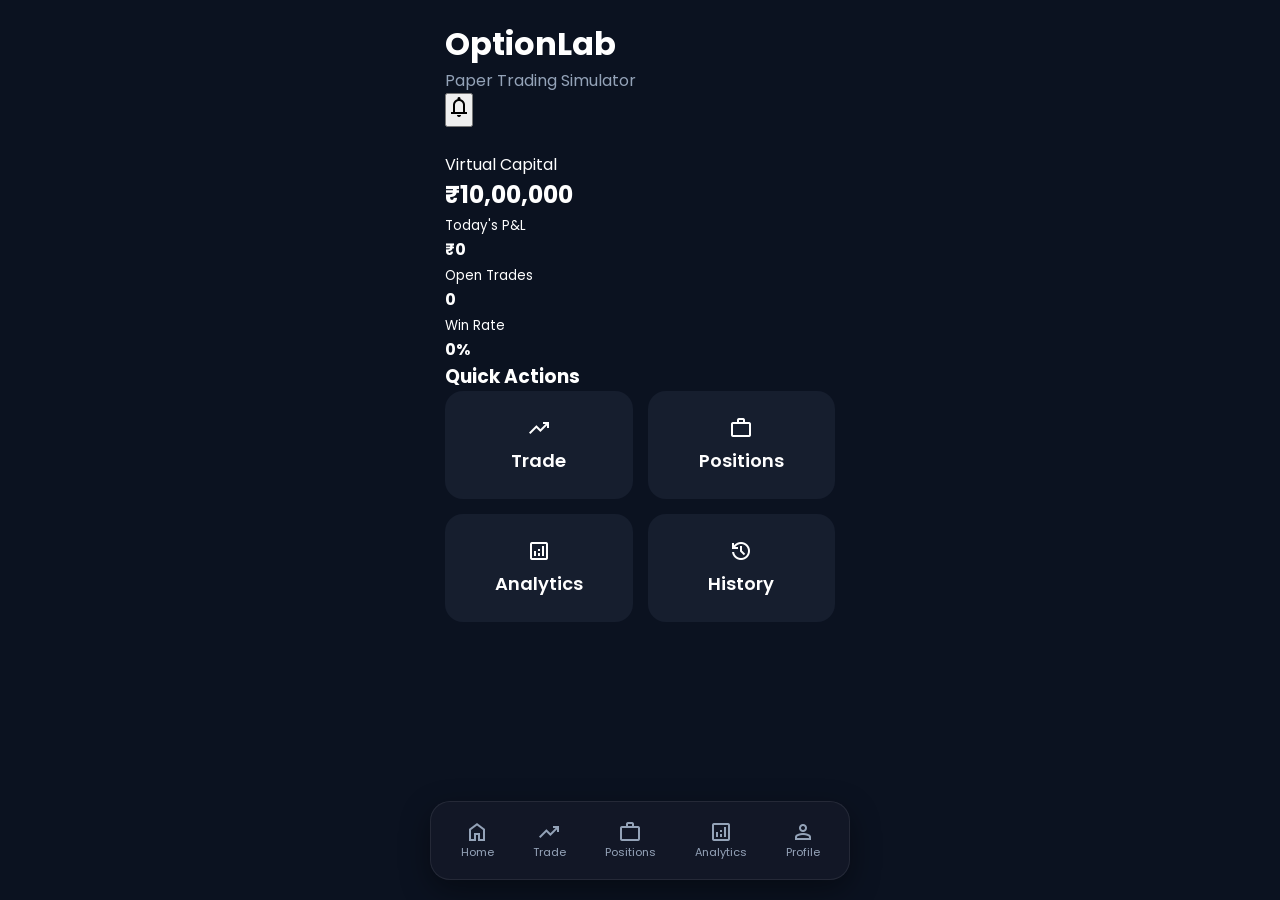
==== index.html @ a6ea8d12 "Sprint 1 - Project foundation" ====
<!DOCTYPE html>
<html lang="en">
<head>

<meta charset="UTF-8">

<meta name="viewport"
content="width=device-width, initial-scale=1.0">

<title>OptionLab</title>

<link rel="preconnect" href="https://fonts.googleapis.com">

<link rel="preconnect"
href="https://fonts.gstatic.com"
crossorigin>

<link href="https://fonts.googleapis.com/css2?family=Poppins:wght@400;500;600;700&display=swap"
rel="stylesheet">
<link rel="stylesheet"
href="https://fonts.googleapis.com/css2?family=Material+Symbols+Outlined:opsz,wght,FILL,GRAD@24,500,0,0">
<link rel="stylesheet" href="css/style.css">
<link rel="stylesheet" href="css/layout.css">
<link rel="stylesheet" href="css/components.css">
<link rel="stylesheet" href="css/dashboard.css">

</head>

<body>

<div id="app">

</div>
<script src="components/navbar.js"></script>
<script src="js/router.js"></script>
<script src="js/app.js"></script>

</body>

</html>
---- css/style.css ----
@import url("variables.css");

*{

margin:0;

padding:0;

box-sizing:border-box;

font-family:Poppins,sans-serif;

}

body{

background:var(--bg);

color:var(--text);

}
---- css/layout.css ----
#app{

max-width:430px;

margin:auto;

min-height:100vh;

background:var(--bg);

}
---- css/components.css ----
.bottom-nav{

position:fixed;

bottom:20px;

left:50%;

transform:translateX(-50%);

width:min(420px,95%);

background:rgba(20,25,40,.85);

backdrop-filter:blur(15px);

border:1px solid rgba(255,255,255,.08);

border-radius:20px;

display:flex;

justify-content:space-around;

padding:10px;

box-shadow:0 10px 30px rgba(0,0,0,.4);

}

.bottom-nav button{

background:none;

border:none;

color:#94A3B8;

display:flex;

flex-direction:column;

align-items:center;

cursor:pointer;

padding:8px 12px;

border-radius:12px;

transition:.25s;

}

.bottom-nav button.active{

background:#2563EB;

color:white;

}

.material-symbols-outlined{

font-size:24px;

}
---- css/dashboard.css ----
.dashboard{

padding:20px;

}

header{

margin-bottom:25px;

}

header p{

color:var(--muted);

}

.balance-card{

background:linear-gradient(135deg,#2563EB,#1D4ED8);

padding:25px;

border-radius:20px;

margin-bottom:25px;

}

.balance-card h1{

margin:10px 0;

font-size:34px;

}

.profit{

color:#A7F3D0;

font-weight:600;

}

.quick-grid{

display:grid;

grid-template-columns:repeat(2,1fr);

gap:15px;

}

.quick-card{

background:var(--card);

padding:25px;

border-radius:18px;

text-align:center;

font-size:18px;

font-weight:600;

cursor:pointer;

transition:.3s;

}

.quick-card:hover{

transform:translateY(-4px);

}
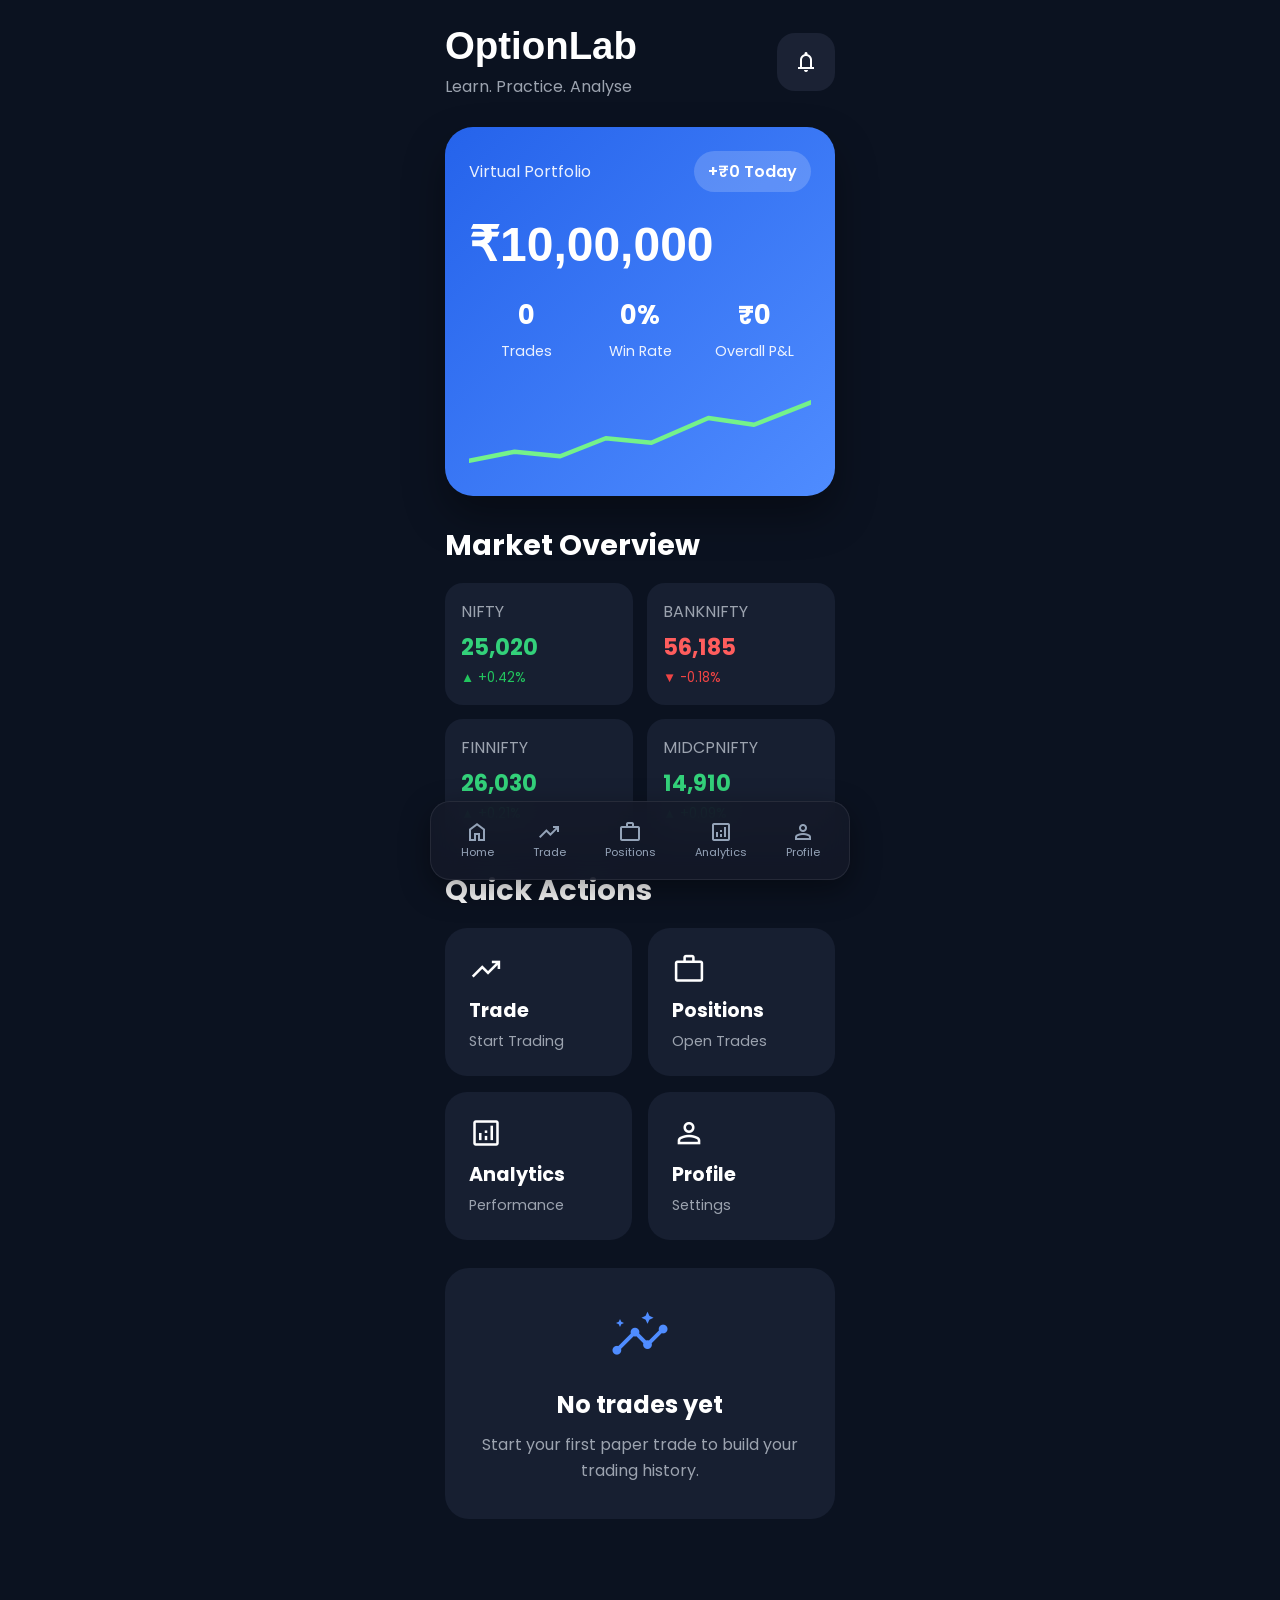
==== commit 02f55961: "version3" ====
--- a/index.html
+++ b/index.html
@@ -19,10 +19,15 @@
 rel="stylesheet">
 <link rel="stylesheet"
 href="https://fonts.googleapis.com/css2?family=Material+Symbols+Outlined:opsz,wght,FILL,GRAD@24,500,0,0">
+<link rel="stylesheet" href="css/variables.css">
 <link rel="stylesheet" href="css/style.css">
 <link rel="stylesheet" href="css/layout.css">
 <link rel="stylesheet" href="css/components.css">
 <link rel="stylesheet" href="css/dashboard.css">
+<link rel="stylesheet" href="css/trade.css">
+<link rel="stylesheet" href="css/positions.css">
+<link rel="stylesheet" href="css/analytics.css">
+<link rel="stylesheet" href="css/profile.css">
 
 </head>
 
@@ -33,6 +38,7 @@
 </div>
 <script src="components/navbar.js"></script>
 <script src="js/router.js"></script>
+<script src="js/trade.js"></script>
 <script src="js/app.js"></script>
 
 </body>
--- a/css/variables.css
+++ b/css/variables.css
@@ -0,0 +1,19 @@
+:root{
+
+--bg:#0B1220;
+
+--card:#161E2E;
+
+--primary:#2563EB;
+
+--green:#22C55E;
+
+--red:#EF4444;
+
+--text:#FFFFFF;
+
+--muted:#94A3B8;
+
+--radius:18px;
+
+}
--- a/css/dashboard.css
+++ b/css/dashboard.css
@@ -1,81 +1,198 @@
 .dashboard{
-
-padding:20px;
-
+    padding:24px 20px 110px;
+    max-width:480px;
+    margin:auto;
+    color:#fff;
 }
 
-header{
-
-margin-bottom:25px;
-
+.dashboard-header{
+    display:flex;
+    justify-content:space-between;
+    align-items:center;
+    margin-bottom:28px;
 }
 
-header p{
-
-color:var(--muted);
-
+.dashboard-header h1{
+    margin:0;
+    font-size:2.4rem;
+    font-weight:800;
 }
 
-.balance-card{
-
-background:linear-gradient(135deg,#2563EB,#1D4ED8);
-
-padding:25px;
-
-border-radius:20px;
-
-margin-bottom:25px;
-
+.dashboard-header p{
+    margin-top:6px;
+    color:#9ca3af;
+    font-size:1rem;
 }
 
-.balance-card h1{
-
-margin:10px 0;
-
-font-size:34px;
-
+.notification-btn{
+    width:58px;
+    height:58px;
+    border:none;
+    border-radius:18px;
+    background:#1b2234;
+    color:white;
+    display:flex;
+    justify-content:center;
+    align-items:center;
+    cursor:pointer;
 }
 
-.profit{
+.portfolio-card{
+    background:linear-gradient(135deg,#2563eb,#4f8cff);
+    border-radius:28px;
+    padding:24px;
+    box-shadow:0 20px 40px rgba(0,0,0,.35);
+    margin-bottom:28px;
+}
 
-color:#A7F3D0;
+.portfolio-top{
+    display:flex;
+    justify-content:space-between;
+    align-items:center;
+}
 
-font-weight:600;
+.label{
+    font-size:1rem;
+    opacity:.9;
+}
 
+.profit-chip{
+    background:rgba(255,255,255,.18);
+    padding:8px 14px;
+    border-radius:999px;
+    font-weight:600;
+}
+
+.portfolio-card h2{
+    font-size:3rem;
+    margin:24px 0;
+    font-weight:800;
+}
+
+.portfolio-stats{
+    display:grid;
+    grid-template-columns:repeat(3,1fr);
+    text-align:center;
+    margin-bottom:20px;
+}
+
+.stat h3{
+    margin:0;
+    font-size:1.6rem;
+}
+
+.stat p{
+    margin-top:6px;
+    opacity:.9;
+    font-size:.9rem;
+}
+
+.graph-placeholder{
+    height:90px;
+}
+
+.graph-placeholder svg{
+    width:100%;
+    height:100%;
+}
+
+.market-section{
+    margin-bottom:28px;
+}
+
+.market-section h2,
+.quick-section h2{
+    margin-bottom:16px;
+    font-size:1.8rem;
+}
+
+.market-grid{
+    display:grid;
+    grid-template-columns:repeat(2,1fr);
+    gap:14px;
+}
+
+.market-card{
+    background:#171f31;
+    border-radius:18px;
+    padding:16px;
+}
+
+.market-card span{
+    color:#9ca3af;
+    display:block;
+    margin-bottom:6px;
+}
+
+.market-card strong{
+    display:block;
+    font-size:1.4rem;
+}
+
+.market-card.positive small{
+    color:#22c55e;
+}
+
+.market-card.negative small{
+    color:#ef4444;
 }
 
 .quick-grid{
-
-display:grid;
-
-grid-template-columns:repeat(2,1fr);
-
-gap:15px;
-
+    display:grid;
+    grid-template-columns:repeat(2,1fr);
+    gap:16px;
+    margin-bottom:28px;
 }
 
 .quick-card{
-
-background:var(--card);
-
-padding:25px;
-
-border-radius:18px;
-
-text-align:center;
-
-font-size:18px;
-
-font-weight:600;
-
-cursor:pointer;
-
-transition:.3s;
-
+    background:#171f31;
+    border:none;
+    border-radius:22px;
+    padding:24px;
+    color:white;
+    cursor:pointer;
+    transition:.25s;
+    text-align:left;
 }
 
 .quick-card:hover{
+    transform:translateY(-4px);
+}
 
-transform:translateY(-4px);
+.quick-card .material-symbols-outlined{
+    font-size:34px;
+    margin-bottom:10px;
+}
 
+.quick-card h3{
+    margin:0;
+    font-size:1.2rem;
 }
+
+.quick-card p{
+    margin-top:6px;
+    color:#9ca3af;
+    font-size:.9rem;
+}
+
+.activity-card{
+    background:#171f31;
+    border-radius:24px;
+    padding:36px 24px;
+    text-align:center;
+}
+
+.empty-icon{
+    font-size:60px;
+    color:#4f8cff;
+}
+
+.activity-card h3{
+    margin:16px 0 10px;
+    font-size:1.5rem;
+}
+
+.activity-card p{
+    color:#9ca3af;
+    line-height:1.6;
+}
--- a/css/trade.css
+++ b/css/trade.css
@@ -0,0 +1,485 @@
+/* ==========================
+   TRADE PAGE
+========================== */
+
+.trade-page{
+    width:100%;
+    max-width:480px;
+    margin:auto;
+    padding:20px 18px 110px;
+}
+
+/* ==========================
+   HEADER
+========================== */
+
+.trade-header{
+    display:flex;
+    justify-content:space-between;
+    align-items:flex-start;
+    margin-bottom:20px;
+}
+
+.trade-left{
+    display:flex;
+    flex-direction:column;
+    gap:10px;
+}
+
+.trade-right{
+    display:flex;
+    align-items:center;
+}
+
+.trade-header select{
+
+    background:#171d2b;
+
+    color:#fff;
+
+    border:none;
+
+    border-radius:14px;
+
+    padding:10px 16px;
+
+    font-size:15px;
+
+    outline:none;
+}
+
+.index-price h2{
+
+    margin:0;
+
+    color:#fff;
+
+    font-size:32px;
+
+    font-weight:700;
+}
+
+.index-price span{
+
+    font-size:14px;
+
+    margin-top:5px;
+
+    display:block;
+}
+
+.positive{
+
+    color:#33d17a;
+}
+
+.negative{
+
+    color:#ff5d5d;
+}
+
+/* ==========================
+   SEARCH
+========================== */
+
+.trade-search{
+
+    display:flex;
+
+    gap:12px;
+
+    margin-bottom:22px;
+}
+
+.trade-search input{
+
+    flex:1;
+
+    height:48px;
+
+    background:#171d2b;
+
+    border:none;
+
+    border-radius:14px;
+
+    padding:0 16px;
+
+    color:#fff;
+
+    font-size:15px;
+}
+
+.trade-search input::placeholder{
+
+    color:#8d98b0;
+}
+
+.trade-search button{
+
+    width:74px;
+
+    border:none;
+
+    border-radius:14px;
+
+    background:#2563eb;
+
+    color:#fff;
+
+    font-weight:700;
+
+    cursor:pointer;
+}
+
+/* ==========================
+   OPTION HEADER
+========================== */
+
+.option-header{
+
+    display:grid;
+
+    grid-template-columns:1fr 90px 1fr;
+
+    text-align:center;
+
+    margin-bottom:12px;
+
+    color:#9db2d0;
+
+    font-size:13px;
+
+    font-weight:700;
+
+    text-transform:uppercase;
+
+    letter-spacing:.5px;
+}
+
+/* ==========================
+   OPTION CHAIN
+========================== */
+.option-chain {
+    margin-top: 20px;
+}
+.option-chain{
+    padding-bottom:120px;
+}
+
+.chain-row{
+    display:grid;
+    grid-template-columns:70px 55px 80px 55px 70px;
+    align-items:center;
+    gap:8px;
+    padding:12px;
+    background:#18233d;
+    border-radius:16px;
+    margin-bottom:12px;
+}
+.trade-container{
+    width:100%;
+    max-width:520px;
+    margin:auto;
+    padding:18px;
+    box-sizing:border-box;
+}
+.buy-call,
+.buy-put{
+    width:70px;
+    height:40px;
+    border:none;
+    border-radius:12px;
+    background:#2ecc71;
+    color:#fff;
+    font-weight:700;
+    cursor:pointer;
+}
+
+.strike {
+    text-align: center;
+    color: white;
+    font-weight: 700;
+}
+
+.call-distance {
+    color: #00e676;
+    text-align: center;
+}
+
+.put-distance {
+    color: #ff5252;
+    text-align: center;
+}
+
+.atm-row {
+    border: 2px solid #4da3ff;
+}
+
+.option-row:hover{
+
+    transform:translateY(-2px);
+
+    box-shadow:0 8px 22px rgba(0,0,0,.25);
+}
+/* =========================
+   TRADE BOTTOM SHEET
+========================= */
+
+.trade-sheet{
+
+    position:fixed;
+
+    left:0;
+    right:0;
+    bottom:0;
+
+    width:100%;
+    max-width:520px;
+    margin:auto;
+
+    background:#121926;
+
+    border-radius:28px 28px 0 0;
+
+    padding:24px;
+
+    box-shadow:0 -15px 40px rgba(0,0,0,.45);
+
+    z-index:999;
+
+    transform:translateY(100%);
+
+    transition:.35s ease;
+
+}
+
+.trade-sheet.show{
+
+    transform:translateY(0);
+
+}
+
+.hidden{
+
+    display:none;
+
+}
+
+.sheet-handle{
+
+    width:60px;
+    height:6px;
+
+    background:#39455f;
+
+    border-radius:20px;
+
+    margin:0 auto 18px;
+
+}
+
+.sheet-header{
+
+    display:flex;
+
+    justify-content:space-between;
+
+    align-items:center;
+
+    margin-bottom:20px;
+
+}
+
+.sheet-header h2{
+
+    margin:0;
+
+    color:#fff;
+
+    font-size:22px;
+
+}
+
+.call-badge{
+
+    display:inline-block;
+
+    margin-top:6px;
+
+    padding:5px 12px;
+
+    background:#16a34a;
+
+    color:#fff;
+
+    border-radius:20px;
+
+    font-size:12px;
+
+    font-weight:700;
+
+}
+
+.put-badge{
+
+    display:inline-block;
+
+    margin-top:6px;
+
+    padding:5px 12px;
+
+    background:#dc2626;
+
+    color:#fff;
+
+    border-radius:20px;
+
+    font-size:12px;
+
+    font-weight:700;
+
+}
+
+.close-sheet{
+
+    width:40px;
+
+    height:40px;
+
+    border:none;
+
+    border-radius:50%;
+
+    background:#1f2937;
+
+    color:#fff;
+
+    cursor:pointer;
+
+}
+
+.sheet-grid{
+
+    display:grid;
+
+    grid-template-columns:repeat(3,1fr);
+
+    gap:14px;
+
+    margin-bottom:20px;
+
+}
+
+.sheet-grid div,
+.info-grid div{
+
+    background:#182235;
+
+    border-radius:16px;
+
+    padding:14px;
+
+}
+
+.sheet-grid small,
+.info-grid small{
+
+    display:block;
+
+    color:#90a4c3;
+
+    margin-bottom:8px;
+
+}
+
+.sheet-grid strong,
+.info-grid strong{
+
+    color:#fff;
+
+}
+
+.lots-box{
+
+    display:flex;
+
+    justify-content:space-between;
+
+    align-items:center;
+
+    background:#182235;
+
+    border-radius:18px;
+
+    padding:18px;
+
+    margin-bottom:20px;
+
+    color:#fff;
+
+}
+
+.lot-selector{
+
+    display:flex;
+
+    align-items:center;
+
+    gap:18px;
+
+}
+
+.lot-selector button{
+
+    width:40px;
+
+    height:40px;
+
+    border:none;
+
+    border-radius:50%;
+
+    background:#2563eb;
+
+    color:#fff;
+
+    font-size:20px;
+
+    cursor:pointer;
+
+}
+
+.info-grid{
+
+    display:grid;
+
+    grid-template-columns:repeat(3,1fr);
+
+    gap:14px;
+
+    margin-bottom:24px;
+
+}
+
+.paper-buy{
+
+    width:100%;
+
+    height:58px;
+
+    border:none;
+
+    border-radius:18px;
+
+    background:linear-gradient(135deg,#2563eb,#60a5fa);
+
+    color:#fff;
+
+    font-size:18px;
+
+    font-weight:700;
+
+    cursor:pointer;
+
+}
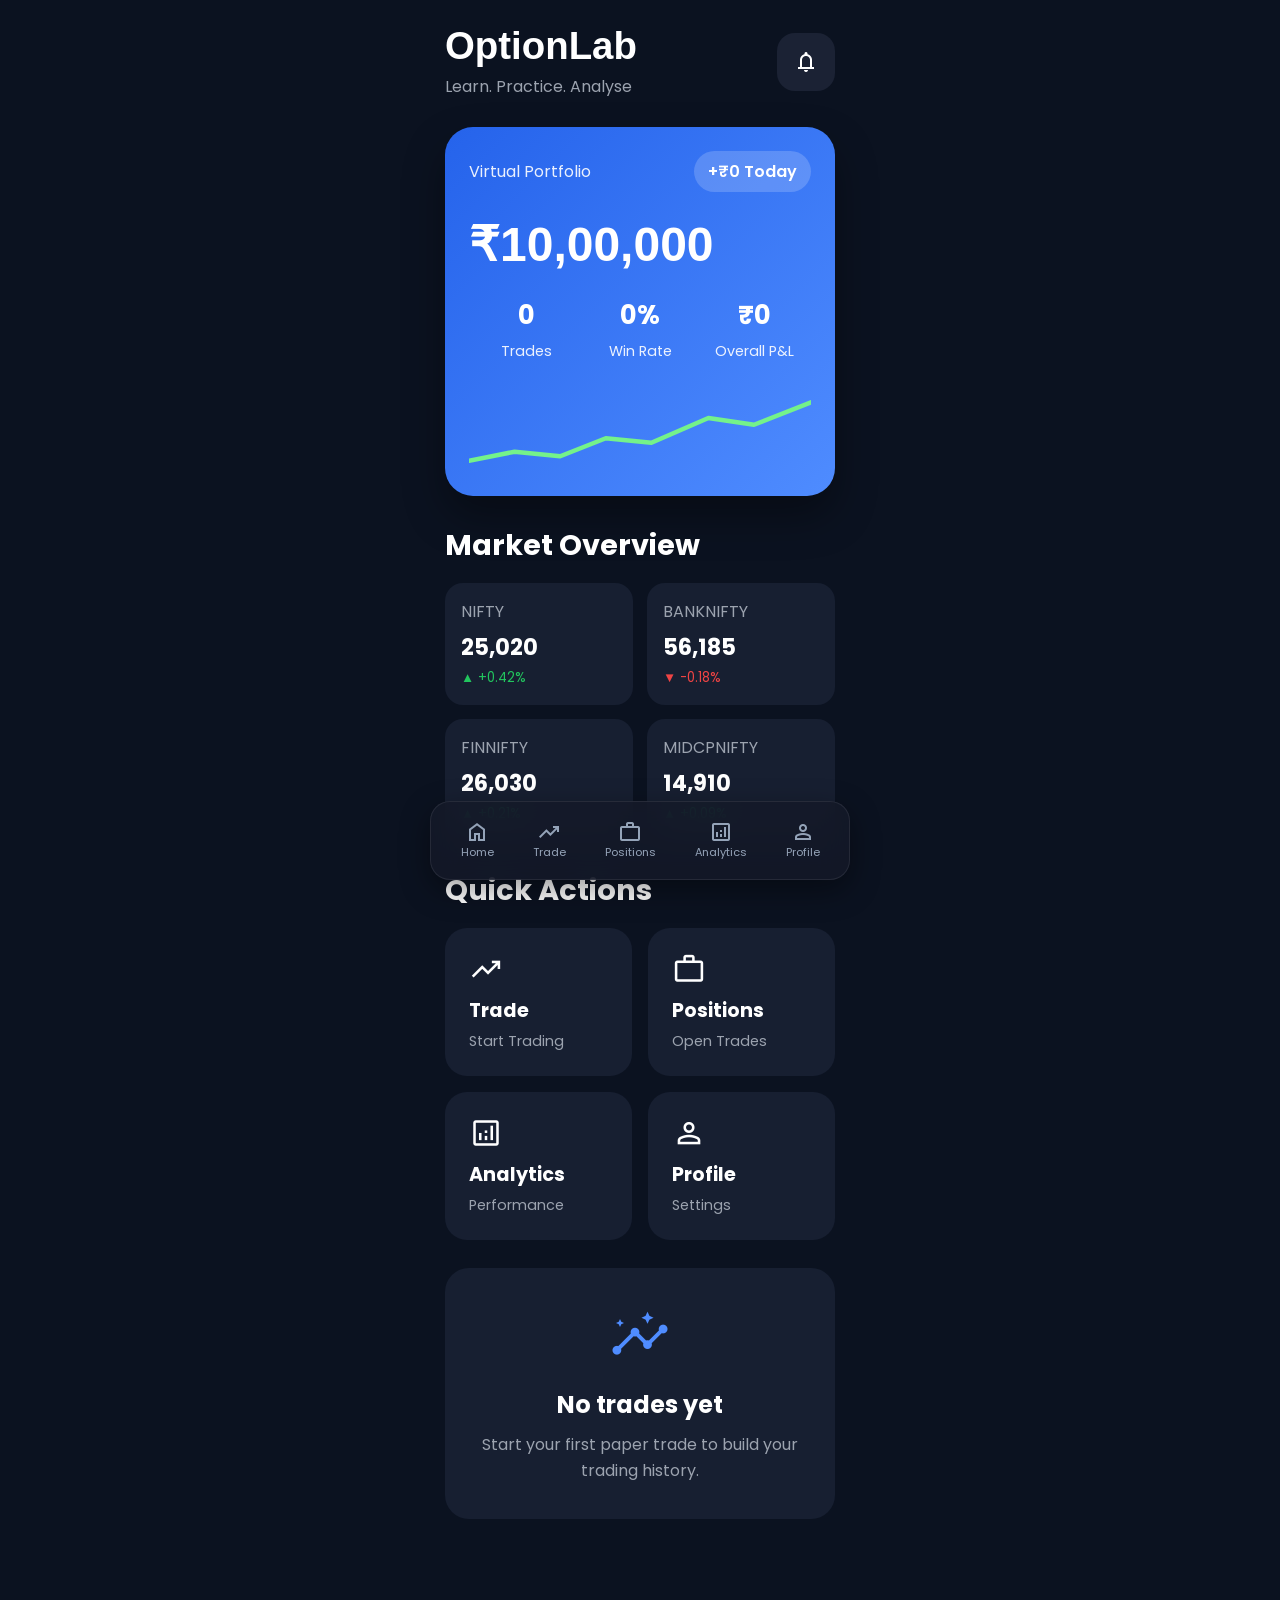
==== commit 4af40445: "version3.2" ====
--- a/index.html
+++ b/index.html
@@ -19,15 +19,15 @@
 rel="stylesheet">
 <link rel="stylesheet"
 href="https://fonts.googleapis.com/css2?family=Material+Symbols+Outlined:opsz,wght,FILL,GRAD@24,500,0,0">
-<link rel="stylesheet" href="css/variables.css">
-<link rel="stylesheet" href="css/style.css">
-<link rel="stylesheet" href="css/layout.css">
-<link rel="stylesheet" href="css/components.css">
-<link rel="stylesheet" href="css/dashboard.css">
-<link rel="stylesheet" href="css/trade.css">
-<link rel="stylesheet" href="css/positions.css">
-<link rel="stylesheet" href="css/analytics.css">
-<link rel="stylesheet" href="css/profile.css">
+<link rel="stylesheet" href="assets/css/variables.css">
+<link rel="stylesheet" href="assets/css/style.css">
+<link rel="stylesheet" href="assets/css/layout.css">
+<link rel="stylesheet" href="assets/css/components.css">
+<link rel="stylesheet" href="assets/css/dashboard.css">
+<link rel="stylesheet" href="assets/css/trade.css">
+<link rel="stylesheet" href="assets/css/positions.css">
+<link rel="stylesheet" href="assets/css/analytics.css">
+<link rel="stylesheet" href="assets/css/profile.css">
 
 </head>
 
@@ -37,9 +37,10 @@
 
 </div>
 <script src="components/navbar.js"></script>
-<script src="js/router.js"></script>
-<script src="js/trade.js"></script>
-<script src="js/app.js"></script>
+<script src="assets/js/router.js"></script>
+<script src="assets/js/trade.js"></script>
+<script src="assets/js/market.js"></script>
+<script src="assets/js/app.js"></script>
 
 </body>
 
--- a/assets/css/variables.css
+++ b/assets/css/variables.css
@@ -0,0 +1,19 @@
+:root{
+
+--bg:#0B1220;
+
+--card:#161E2E;
+
+--primary:#2563EB;
+
+--green:#22C55E;
+
+--red:#EF4444;
+
+--text:#FFFFFF;
+
+--muted:#94A3B8;
+
+--radius:18px;
+
+}
--- a/assets/css/style.css
+++ b/assets/css/style.css
@@ -0,0 +1,21 @@
+@import url("variables.css");
+
+*{
+
+margin:0;
+
+padding:0;
+
+box-sizing:border-box;
+
+font-family:Poppins,sans-serif;
+
+}
+
+body{
+
+background:var(--bg);
+
+color:var(--text);
+
+}
--- a/assets/css/layout.css
+++ b/assets/css/layout.css
@@ -0,0 +1,11 @@
+#app{
+
+max-width:430px;
+
+margin:auto;
+
+min-height:100vh;
+
+background:var(--bg);
+
+}
--- a/assets/css/components.css
+++ b/assets/css/components.css
@@ -0,0 +1,67 @@
+.bottom-nav{
+
+position:fixed;
+
+bottom:20px;
+
+left:50%;
+
+transform:translateX(-50%);
+
+width:min(420px,95%);
+
+background:rgba(20,25,40,.85);
+
+backdrop-filter:blur(15px);
+
+border:1px solid rgba(255,255,255,.08);
+
+border-radius:20px;
+
+display:flex;
+
+justify-content:space-around;
+
+padding:10px;
+
+box-shadow:0 10px 30px rgba(0,0,0,.4);
+
+}
+
+.bottom-nav button{
+
+background:none;
+
+border:none;
+
+color:#94A3B8;
+
+display:flex;
+
+flex-direction:column;
+
+align-items:center;
+
+cursor:pointer;
+
+padding:8px 12px;
+
+border-radius:12px;
+
+transition:.25s;
+
+}
+
+.bottom-nav button.active{
+
+background:#2563EB;
+
+color:white;
+
+}
+
+.material-symbols-outlined{
+
+font-size:24px;
+
+}
--- a/assets/css/dashboard.css
+++ b/assets/css/dashboard.css
@@ -0,0 +1,198 @@
+.dashboard{
+    padding:24px 20px 110px;
+    max-width:480px;
+    margin:auto;
+    color:#fff;
+}
+
+.dashboard-header{
+    display:flex;
+    justify-content:space-between;
+    align-items:center;
+    margin-bottom:28px;
+}
+
+.dashboard-header h1{
+    margin:0;
+    font-size:2.4rem;
+    font-weight:800;
+}
+
+.dashboard-header p{
+    margin-top:6px;
+    color:#9ca3af;
+    font-size:1rem;
+}
+
+.notification-btn{
+    width:58px;
+    height:58px;
+    border:none;
+    border-radius:18px;
+    background:#1b2234;
+    color:white;
+    display:flex;
+    justify-content:center;
+    align-items:center;
+    cursor:pointer;
+}
+
+.portfolio-card{
+    background:linear-gradient(135deg,#2563eb,#4f8cff);
+    border-radius:28px;
+    padding:24px;
+    box-shadow:0 20px 40px rgba(0,0,0,.35);
+    margin-bottom:28px;
+}
+
+.portfolio-top{
+    display:flex;
+    justify-content:space-between;
+    align-items:center;
+}
+
+.label{
+    font-size:1rem;
+    opacity:.9;
+}
+
+.profit-chip{
+    background:rgba(255,255,255,.18);
+    padding:8px 14px;
+    border-radius:999px;
+    font-weight:600;
+}
+
+.portfolio-card h2{
+    font-size:3rem;
+    margin:24px 0;
+    font-weight:800;
+}
+
+.portfolio-stats{
+    display:grid;
+    grid-template-columns:repeat(3,1fr);
+    text-align:center;
+    margin-bottom:20px;
+}
+
+.stat h3{
+    margin:0;
+    font-size:1.6rem;
+}
+
+.stat p{
+    margin-top:6px;
+    opacity:.9;
+    font-size:.9rem;
+}
+
+.graph-placeholder{
+    height:90px;
+}
+
+.graph-placeholder svg{
+    width:100%;
+    height:100%;
+}
+
+.market-section{
+    margin-bottom:28px;
+}
+
+.market-section h2,
+.quick-section h2{
+    margin-bottom:16px;
+    font-size:1.8rem;
+}
+
+.market-grid{
+    display:grid;
+    grid-template-columns:repeat(2,1fr);
+    gap:14px;
+}
+
+.market-Card{
+    background:#171f31;
+    border-radius:18px;
+    padding:16px;
+}
+
+.market-Card span{
+    color:#9ca3af;
+    display:block;
+    margin-bottom:6px;
+}
+
+.market-Card strong{
+    display:block;
+    font-size:1.4rem;
+}
+
+.market-Card.positive small{
+    color:#22c55e;
+}
+
+.market-Card.negative small{
+    color:#ef4444;
+}
+
+.quick-grid{
+    display:grid;
+    grid-template-columns:repeat(2,1fr);
+    gap:16px;
+    margin-bottom:28px;
+}
+
+.quick-card{
+    background:#171f31;
+    border:none;
+    border-radius:22px;
+    padding:24px;
+    color:white;
+    cursor:pointer;
+    transition:.25s;
+    text-align:left;
+}
+
+.quick-card:hover{
+    transform:translateY(-4px);
+}
+
+.quick-card .material-symbols-outlined{
+    font-size:34px;
+    margin-bottom:10px;
+}
+
+.quick-card h3{
+    margin:0;
+    font-size:1.2rem;
+}
+
+.quick-card p{
+    margin-top:6px;
+    color:#9ca3af;
+    font-size:.9rem;
+}
+
+.activity-card{
+    background:#171f31;
+    border-radius:24px;
+    padding:36px 24px;
+    text-align:center;
+}
+
+.empty-icon{
+    font-size:60px;
+    color:#4f8cff;
+}
+
+.activity-card h3{
+    margin:16px 0 10px;
+    font-size:1.5rem;
+}
+
+.activity-card p{
+    color:#9ca3af;
+    line-height:1.6;
+}
--- a/assets/css/trade.css
+++ b/assets/css/trade.css
@@ -0,0 +1,1393 @@
+/* ==========================
+   OPTIONLAB TRADE PAGE
+========================== */
+
+
+.trade-page{
+    max-width:520px;
+    margin:auto;
+    padding:15px;
+}
+
+
+/* ==========================
+INDEX TABS
+========================== */
+
+
+.index-tabs{
+    display:flex;
+    gap:8px;
+    overflow-x:auto;
+    margin-bottom:14px;
+    scrollbar-width:none;
+}
+
+
+.index-tabs::-webkit-scrollbar{
+    display:none;
+}
+
+
+.index-btn{
+    border:none;
+    background:#1d2740;
+    color:#9fb4ff;
+    padding:8px 16px;
+    border-radius:14px;
+    cursor:pointer;
+    font-weight:600;
+    transition:.25s;
+    white-space:nowrap;
+}
+
+
+.index-btn.active{
+    background:#2d7dff;
+    color:white;
+}
+
+
+.index-btn:hover{
+    background:#3353aa;
+}
+
+
+/* ==========================
+MARKET CARD
+========================== */
+
+
+.market-card{
+    background:linear-gradient(135deg,#1f3d95,#16295e);
+    border-radius:22px;
+    padding:18px;
+    display:flex;
+    justify-content:space-between;
+    color:white;
+    margin-bottom:18px;
+    box-shadow:0 8px 25px rgba(0,0,0,.35);
+}
+
+
+.market-left{
+    display:flex;
+    flex-direction:column;
+    gap:6px;
+}
+
+
+#indexName{
+    font-size:22px;
+    font-weight:700;
+}
+
+
+#spotPrice{
+    font-size:34px;
+    font-weight:bold;
+}
+
+
+#dayChange{
+    font-size:18px;
+    color:#ff7070;
+}
+
+
+.market-right{
+    display:flex;
+    flex-direction:column;
+    gap:12px;
+}
+
+
+.atm-box,
+.lot-box{
+    background:rgba(255,255,255,.10);
+    border-radius:14px;
+    padding:12px;
+    text-align:center;
+    min-width:90px;
+}
+
+
+.atm-box div:last-child,
+.lot-box div:last-child{
+    font-size:24px;
+    font-weight:bold;
+}
+
+
+/* ==========================
+EXPIRY TABS
+========================== */
+
+
+.expiry-tabs{
+    display:flex;
+    gap:8px;
+    margin-bottom:16px;
+    overflow-x:auto;
+    scrollbar-width:none;
+}
+
+
+.expiry-tabs::-webkit-scrollbar{
+    display:none;
+}
+
+
+.expiry-btn{
+    background:#232323;
+    color:white;
+    border:none;
+    padding:8px 14px;
+    border-radius:12px;
+    cursor:pointer;
+}
+
+
+.expiry-btn.active{
+    background:#2d7dff;
+}
+
+
+/* ==========================
+OPTION CHAIN
+========================== */
+
+
+.option-chain{
+    margin-top:18px;
+}
+
+
+.chain-header{
+    display:grid;
+    grid-template-columns:1fr 100px 1fr;
+    margin-bottom:12px;
+    font-weight:bold;
+    font-size:15px;
+}
+
+
+.call-head{
+    color:#42ff80;
+    text-align:center;
+}
+
+
+.strike-head{
+    color:white;
+    text-align:center;
+}
+
+
+.put-head{
+    color:#ff6363;
+    text-align:center;
+}
+
+
+.chain-row{
+    display:grid;
+    grid-template-columns:1fr 100px 1fr;
+    gap:10px;
+    margin-bottom:10px;
+    align-items:center;
+}
+
+
+.call-btn,
+.put-btn{
+    border:none;
+    height:48px;
+    border-radius:14px;
+    font-weight:bold;
+    font-size:15px;
+    cursor:pointer;
+    transition:.2s;
+}
+
+
+.call-btn{
+    background:#28c76f;
+    color:white;
+}
+
+
+.call-btn:hover{
+    background:#21a95c;
+}
+
+
+.put-btn{
+    background:#ff5b5b;
+    color:white;
+}
+
+
+.put-btn:hover{
+    background:#dd4d4d;
+}
+
+
+.strike{
+    background:#2b4eaa;
+    color:white;
+    text-align:center;
+    border-radius:14px;
+    padding:12px;
+    font-size:18px;
+    font-weight:bold;
+}
+
+
+/* ==========================
+ATM ROW
+========================== */
+
+
+.chain-row.atm .strike{
+    background:#ffd34d;
+    color:black;
+}
+
+
+.chain-row.atm .call-btn,
+.chain-row.atm .put-btn{
+    box-shadow:0 0 15px rgba(255,255,255,.25);
+}
+
+
+/* ==========================
+BOTTOM SPACE
+========================== */
+
+
+.bottom-space{
+    height:110px;
+}
+
+
+/* ==========================
+MOBILE
+========================== */
+
+
+@media(max-width:600px){
+
+
+.market-card{
+    flex-direction:column;
+    gap:20px;
+}
+
+
+.market-right{
+    flex-direction:row;
+}
+
+
+#indexName{
+    font-size:18px;
+}
+
+
+#spotPrice{
+    font-size:28px;
+}
+
+
+.chain-row{
+    grid-template-columns:1fr 80px 1fr;
+}
+
+
+.strike{
+    font-size:16px;
+}
+
+
+.call-btn,
+.put-btn{
+    height:44px;
+}
+
+
+}
+.market-card{
+
+
+margin:18px;
+
+
+padding:18px 20px;
+
+
+border-radius:22px;
+
+
+background:linear-gradient(145deg,#1748ff,#2d8bff);
+
+
+box-shadow:0 12px 30px rgba(0,0,0,.35),
+           0 15px 35px rgba(0,0,0,.35);
+
+
+}
+
+
+.market-main{
+
+
+display:flex;
+
+
+justify-content:space-between;
+
+
+align-items:center;
+
+
+}
+
+
+.market-name{
+
+
+font-size:20px;
+
+
+font-weight:700;
+
+
+color:white;
+
+
+}
+
+
+.market-price{
+
+
+font-size:48px;
+
+
+font-weight:800;
+
+
+margin-top:10px;
+
+
+color:white;
+
+
+}
+
+
+.market-change{
+
+
+margin-top:10px;
+
+
+font-size:22px;
+
+
+font-weight:700;
+
+
+}
+
+
+.market-change.negative{
+
+
+color:#ff7474;
+
+
+}
+
+
+.market-right{
+
+
+display:flex;
+
+
+flex-direction:column;
+
+
+gap:14px;
+
+
+}
+
+
+.info-box{
+
+
+background:rgba(255,255,255,.12);
+
+
+padding:12px;
+
+
+border-radius:16px;
+
+
+text-align:center;
+
+
+min-width:90px;
+
+
+backdrop-filter:blur(8px);
+
+
+}
+
+
+.info-box span{
+
+
+display:block;
+
+
+font-size:13px;
+
+
+opacity:.8;
+
+
+color:white;
+
+
+}
+
+
+.info-box strong{
+
+
+font-size:28px;
+
+
+color:white;
+
+
+}
+
+
+.option-chain{
+
+
+margin:18px;
+
+
+}
+
+
+.chain-header{
+
+
+display:grid;
+
+
+grid-template-columns:1fr 90px 1fr;
+
+
+padding:12px;
+
+
+font-weight:700;
+
+
+color:white;
+
+
+text-align:center;
+
+
+}
+
+
+.chain-row{
+
+
+display:grid;
+
+
+grid-template-columns:1fr 90px 1fr;
+
+
+padding:14px 8px;
+
+
+align-items:center;
+
+
+text-align:center;
+
+
+border-bottom:1px solid rgba(255,255,255,.05);
+
+
+transition:.2s;
+
+
+cursor:pointer;
+
+
+}
+
+
+.chain-row:hover{
+
+
+background:rgba(255,255,255,.05);
+
+
+}
+
+
+.call-side{
+
+
+color:#34d06b;
+
+
+font-weight:700;
+
+
+}
+
+
+.put-side{
+
+
+color:#ff6464;
+
+
+font-weight:700;
+
+
+}
+
+
+.strike{
+
+
+font-weight:700;
+
+
+color:white;
+
+
+}
+
+
+.atm-row{
+
+
+background:rgba(60,130,255,.18);
+
+
+border-radius:10px;
+
+
+}
+
+// new css
+
+/* =========================================
+   TRADE SCREEN
+========================================= */
+
+
+.trade-screen{
+    max-width:520px;
+    margin:0 auto;
+    padding:16px;
+}
+
+
+/* =========================================
+   INDEX TABS
+========================================= */
+
+
+.trade-screen .index-tabs{
+
+
+    display:flex;
+
+
+    gap:10px;
+
+
+    overflow-x:auto;
+
+
+    padding-bottom:8px;
+
+
+    margin-bottom:18px;
+
+
+    scrollbar-width:none;
+
+
+}
+
+
+.trade-screen .index-tabs::-webkit-scrollbar{
+    display:none;
+}
+
+
+.trade-screen .index-btn{
+
+
+    border:none;
+
+
+    background:#1d2740;
+
+
+    color:#b8c7ff;
+
+
+    padding:10px 18px;
+
+
+    border-radius:14px;
+
+
+    font-size:14px;
+
+
+    font-weight:600;
+
+
+    white-space:nowrap;
+
+
+    cursor:pointer;
+
+
+    transition:.25s;
+
+
+}
+
+
+.trade-screen .index-btn.active{
+
+
+    background:#2d7dff;
+
+
+    color:#fff;
+
+
+}
+
+
+.trade-screen .index-btn:hover{
+
+
+    background:#3b5fd4;
+
+
+}
+
+
+/* =========================================
+   MARKET CARD
+========================================= */
+
+
+.trade-screen .market-card{
+
+
+    background:linear-gradient(135deg,#193d8f,#2a6dff);
+
+
+    border-radius:22px;
+
+
+    padding:18px 20px;
+
+
+    display:grid;
+
+
+    grid-template-columns:2fr 1fr;
+
+
+    gap:20px;
+
+
+    color:#fff;
+
+
+    box-shadow:0 10px 25px rgba(0,0,0,.30);
+
+
+}
+
+
+/* LEFT */
+
+
+.trade-screen .market-title{
+
+
+    font-size:20px;
+
+
+    font-weight:700;
+
+
+    margin-bottom:12px;
+
+
+}
+
+
+.trade-screen .market-price{
+
+
+    font-size:42px;
+
+
+    font-weight:800;
+
+
+    line-height:1;
+
+
+}
+
+
+.trade-screen .market-change{
+
+
+    margin-top:12px;
+
+
+    font-size:16px;
+
+
+    font-weight:600;
+
+
+}
+
+
+.trade-screen .negative{
+
+
+    color:#ff9d9d;
+
+
+}
+
+
+/* RIGHT */
+
+
+.trade-screen .market-right{
+
+
+    display:flex;
+
+
+    flex-direction:column;
+
+
+    gap:14px;
+
+
+    justify-content:center;
+
+
+}
+
+
+.trade-screen .info-card{
+
+
+    background:rgba(255,255,255,.12);
+
+
+    border-radius:14px;
+
+
+    padding:12px;
+
+
+    text-align:center;
+
+
+    backdrop-filter:blur(10px);
+
+
+}
+.info-card{
+
+
+    background:rgba(255,255,255,.12);
+    height: 90px;
+    display:flex;
+    flex-direction:column;
+    justify content:centre
+
+    border-radius:14px;
+
+
+    padding:12px;
+
+
+    text-align:center;
+
+
+    backdrop-filter:blur(10px);
+
+
+}
+
+.trade-screen .info-label{
+
+
+    font-size:12px;
+
+
+    opacity:.85;
+
+
+    letter-spacing:.8px;
+
+
+}
+
+
+.trade-screen .info-value{
+
+
+    margin-top:6px;
+
+
+    font-size:24px;
+
+
+    font-weight:700;
+
+
+}
+
+
+/* MOBILE */
+
+
+@media(max-width:480px){
+
+
+.trade-screen .market-card{
+
+
+    grid-template-columns:1.8fr 1fr;
+
+
+    padding:18px;
+
+
+}
+
+
+.trade-screen .market-price{
+
+
+    font-size:34px;
+
+
+}
+
+
+.trade-screen .info-value{
+
+
+    font-size:20px;
+
+
+}
+
+
+}
+.option-chain{
+
+
+margin-top:24px;
+
+
+}
+
+
+.chain-header{
+
+
+display:grid;
+
+
+grid-template-columns:1fr 110px 1fr;
+
+
+font-weight:700;
+
+
+font-size:15px;
+
+
+margin-bottom:12px;
+
+
+color:white;
+
+
+text-align:center;
+
+
+}
+
+
+.chain-header .call-head{
+
+
+color:#3DFF83;
+
+
+}
+
+
+.chain-header .put-head{
+
+
+color:#FF6666;
+
+
+}
+
+
+.chain-row{
+
+
+display:grid;
+
+
+grid-template-columns:1fr 110px 1fr;
+
+
+align-items:center;
+
+
+padding:8px 0;
+
+
+}
+
+
+.distance-chip{
+
+
+width:72px;
+
+
+margin:auto;
+
+
+padding:8px 0;
+
+
+border-radius:12px;
+
+
+text-align:center;
+
+
+font-weight:700;
+
+
+cursor:pointer;
+
+
+transition:.25s;
+
+
+}
+
+
+.distance-chip:hover{
+
+
+transform:scale(1.05);
+
+
+}
+
+
+.call-green{
+
+
+background:#153E28;
+
+
+color:#58FF9B;
+
+
+}
+
+
+.call-red{
+
+
+background:#401A1A;
+
+
+color:#FF7B7B;
+
+
+}
+
+
+.put-green{
+
+
+background:#153E28;
+
+
+color:#58FF9B;
+
+
+}
+
+
+.put-red{
+
+
+background:#401A1A;
+
+
+color:#FF7B7B;
+
+
+}
+
+
+.atm-chip{
+
+
+background:#2D7DFF;
+
+
+color:white;
+
+
+}
+
+
+.strike-text{
+
+
+text-align:center;
+
+
+font-size:18px;
+
+
+font-weight:700;
+
+
+color:white;
+
+
+}
+
+
+.atm-row{
+
+
+background:rgba(45,125,255,.15);
+
+
+border-radius:14px;
+
+
+}
+.spot-divider{
+
+
+    display:flex;
+    align-items:center;
+    justify-content:center;
+
+
+    margin:8px 0;
+
+
+    color:#49A8FF;
+
+
+    font-size:15px;
+
+
+    font-weight:700;
+
+
+    letter-spacing:1px;
+
+
+}
+
+
+.spot-divider::before,
+.spot-divider::after{
+
+
+    content:"";
+
+
+    flex:1;
+
+
+    height:1px;
+
+
+    background:linear-gradient(
+        to right,
+        transparent,
+        rgba(73,168,255,.9)
+    );
+
+
+}
+
+
+.spot-divider::after{
+
+
+    background:linear-gradient(
+        to left,
+        transparent,
+        rgba(73,168,255,.9)
+    );
+
+
+}
+
+
+.spot-divider span{
+
+
+    padding:0 16px;
+
+
+}
+
+/* ===========================
+   CURRENT MARKET DIVIDER
+=========================== */
+
+
+.spot-divider{
+
+
+    display:flex;
+
+
+    align-items:center;
+
+
+    justify-content:center;
+
+
+    margin:18px 0;
+
+
+    width:100%;
+
+
+}
+
+
+.spot-divider::before{
+
+
+    content:"";
+
+
+    flex:1;
+
+
+    height:2px;
+
+
+    background:linear-gradient(
+        to right,
+        transparent,
+        #2da8ff
+    );
+
+
+}
+
+
+.spot-divider::after{
+
+
+    content:"";
+
+
+    flex:1;
+
+
+    height:2px;
+
+
+    background:linear-gradient(
+        to left,
+        transparent,
+        #2da8ff
+    );
+
+
+}
+
+
+.spot-divider span{
+
+
+    margin:0 16px;
+
+
+    color:#ffffff;
+
+
+    font-size:16px;
+
+
+    font-weight:700;
+
+
+    letter-spacing:1px;
+
+
+    text-shadow:0 0 8px rgba(45,168,255,.5);
+
+
+}
+.strike{
+
+
+    width:110px;
+
+
+    text-align:center;
+
+
+    font-size:22px;
+
+
+    font-weight:700;
+
+
+    color:#ffffff;
+
+
+}
+
+.call-chip,
+.put-chip{
+
+
+    background:none;
+    border:none;
+    box-shadow:none;
+
+
+    width:auto;
+    height:auto;
+
+
+    padding:0;
+
+
+    font-size:22px;
+    font-weight:700;
+
+
+    cursor:pointer;
+
+
+    transition:.2s;
+}
+
+
+.call-chip{
+    color:#33ff66;
+}
+
+
+.put-chip{
+    color:#ff5b5b;
+}
+
+
+.call-chip:hover{
+    color:#7dff9f;
+    transform:scale(1.08);
+}
+
+
+.put-chip:hover{
+    color:#ff8d8d;
+    transform:scale(1.08);
+}
+
+.chain-row{
+
+
+    display:grid;
+
+
+    grid-template-columns:80px 1fr 80px;
+
+
+    align-items:center;
+
+
+    padding:8px 0;
+
+
+    border-bottom:1px solid rgba(255,255,255,.08);
+}
+.strike{
+
+
+    width:90px;
+
+
+    font-size:21px;
+
+
+    font-weight:700;
+
+
+    text-align:center;
+
+
+    color:#fff;
+
+
+}
